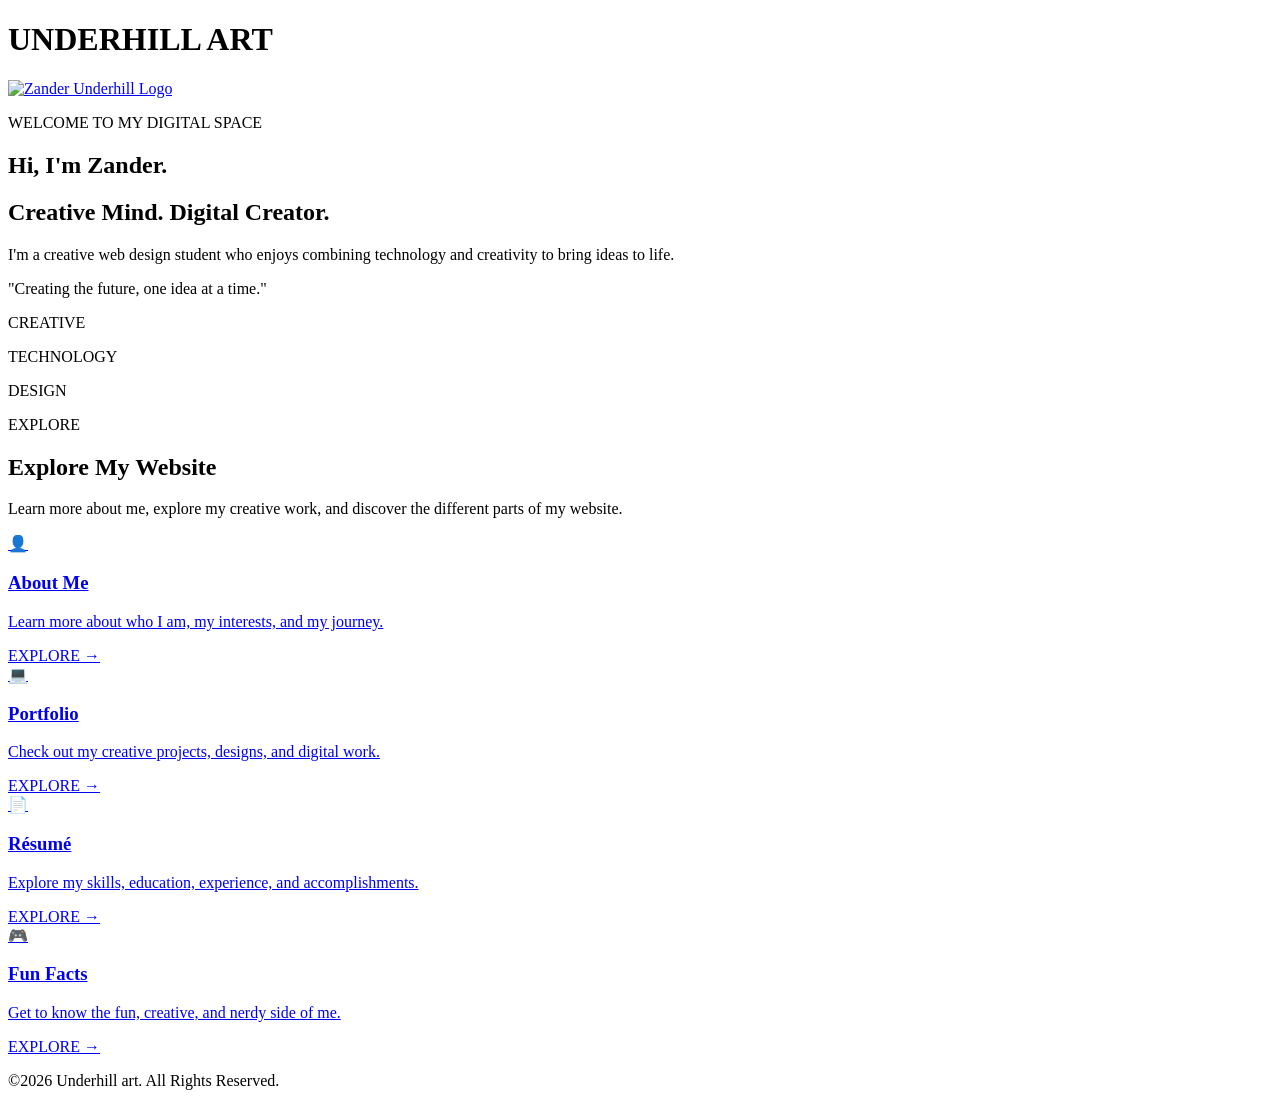
==== index.html @ 13acbdd0 "Add files via upload" ====
<!DOCTYPE html>
<html lang="en">

<head>

    <meta charset="UTF-8">

    <meta name="viewport"
          content="width=device-width, initial-scale=1.0">

    <title>Underhill art| Home</title>


     <link rel="icon"
          type="image/png"
          href="images/newl.png">

    <link rel="stylesheet" href="css/home.css">

</head>


<body>


    <!-- ==========================
         HEADER
    =========================== -->

    <header>

        <!-- WEBSITE NAME -->

        <h1 class="title">
            UNDERHILL<span> ART</span>
        </h1>


        <!-- CENTER LOGO -->

        <div class="logo">

            <a href="index.html">

                <img src="images/newl.png"
                     alt="Zander Underhill Logo">

            </a>

        </div>

    </header>


    <!-- ==========================
         MAIN CONTENT
    =========================== -->

    <main>


        <!-- ==========================
             HERO SECTION
        =========================== -->

        <section class="home-hero">


            <!-- LEFT SIDE - TEXT -->

            <div class="home-hero-content">

                <p class="home-tag">
                    WELCOME TO MY DIGITAL SPACE
                </p>


                <h1>
                    Hi, I'm <span>Zander.</span>
                </h1>


                <h2>
                    Creative Mind. Digital Creator.
                </h2>


                <p class="home-description">

                    I'm a creative web design student who enjoys
                    combining technology and creativity to bring
                    ideas to life.

                </p>


                <!-- PERSONAL TAGLINE -->

                <p class="home-quote">

                    "Creating the future, one idea at a time."

                </p>


            </div>


            <!-- RIGHT SIDE - CYBERPUNK VISUAL -->

            <div class="home-graphic">


                <div class="graphic-circle circle-purple"></div>

                <div class="graphic-circle circle-cyan"></div>


                <div class="graphic-box">

                    <p>CREATIVE</p>

                    <p>TECHNOLOGY</p>

                    <p>DESIGN</p>

                </div>


            </div>


        </section>


        <!-- ==========================
             EXPLORE SECTION
        =========================== -->

        <section class="home-explore">


            <div class="home-heading">

                <p class="home-tag">
                    EXPLORE
                </p>


                <h2>
                    Explore My <span>Website</span>
                </h2>


                <p>

                    Learn more about me, explore my creative
                    work, and discover the different parts
                    of my website.

                </p>

            </div>


            <!-- WEBSITE CARDS -->

            <div class="home-card-container">


                <!-- ABOUT ME -->

                <a href="aboutme.html"
                   class="home-card">

                    <div class="home-icon">
                        👤
                    </div>

                    <h3>About Me</h3>

                    <p>
                        Learn more about who I am,
                        my interests, and my journey.
                    </p>

                    <span>
                        EXPLORE →
                    </span>

                </a>


                <!-- PORTFOLIO -->

                <a href="portfolio.html"
                   class="home-card">

                    <div class="home-icon">
                        💻
                    </div>

                    <h3>Portfolio</h3>

                    <p>
                        Check out my creative projects,
                        designs, and digital work.
                    </p>

                    <span>
                        EXPLORE →
                    </span>

                </a>


                <!-- RESUME -->

                <a href="resume.html"
                   class="home-card">

                    <div class="home-icon">
                        📄
                    </div>

                    <h3>Résumé</h3>

                    <p>
                        Explore my skills, education,
                        experience, and accomplishments.
                    </p>

                    <span>
                        EXPLORE →
                    </span>

                </a>


                <!-- FUN FACTS -->

                <a href="funfact.html"
                   class="home-card">

                    <div class="home-icon">
                        🎮
                    </div>

                    <h3>Fun Facts</h3>

                    <p>
                        Get to know the fun,
                        creative, and nerdy side of me.
                    </p>

                    <span>
                        EXPLORE →
                    </span>

                </a>


            </div>


        </section>


    </main>


    <!-- ==========================
         FOOTER
    =========================== -->

    <footer>

        <p>
            ©2026 Underhill art.
            All Rights Reserved.
        </p>

    </footer>


</body>

</html>
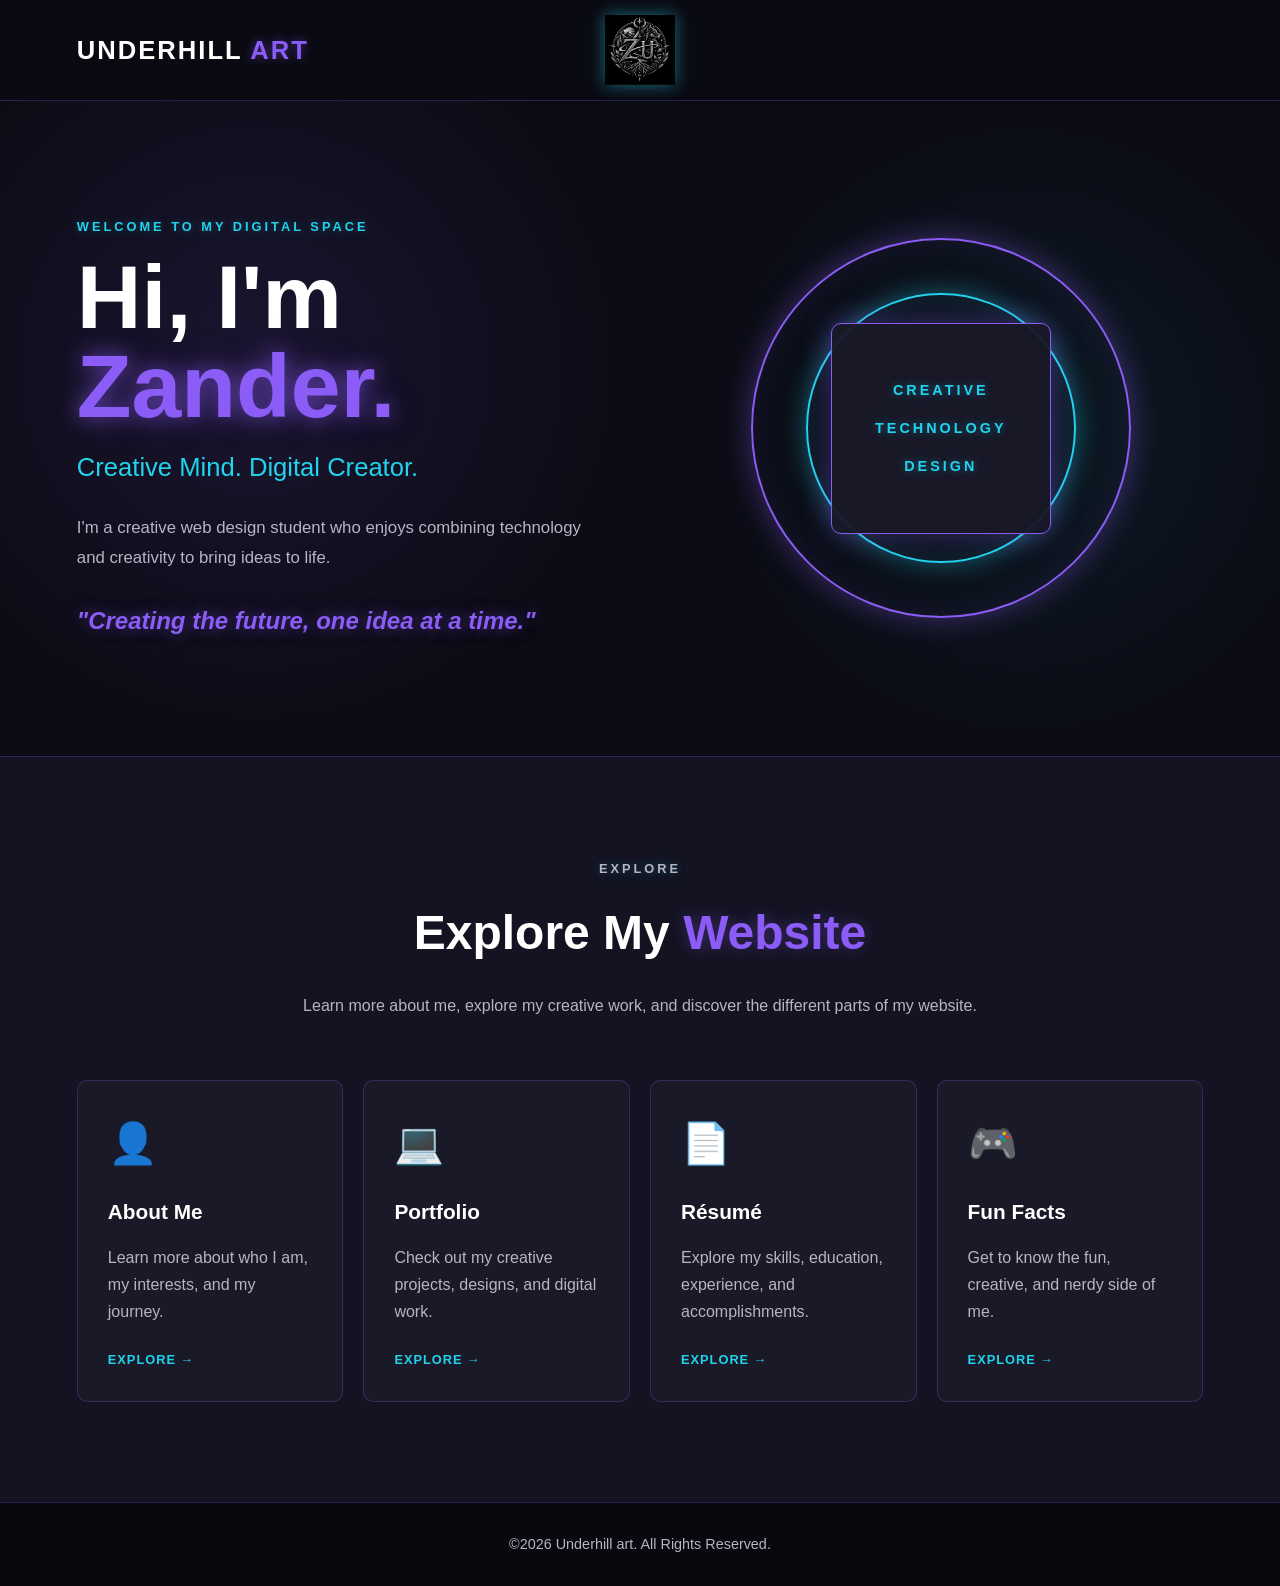
==== commit 450a5b69: "Add files via upload" ====
--- a/index.html
+++ b/index.html
@@ -216,7 +216,7 @@
 
                 <!-- RESUME -->
 
-                <a href="resume.html"
+                <a href="Resume.html"
                    class="home-card">
 
                     <div class="home-icon">
--- a/css/home.css
+++ b/css/home.css
@@ -0,0 +1,716 @@
+/* ==========================================
+   ZANDER UNDERHILL - HOME PAGE
+   CYBERPUNK / DIGITAL FUTURE THEME
+========================================== */
+
+
+/* ==========================================
+   COLOR VARIABLES
+========================================== */
+
+:root {
+    --background-color: #0B0B14;
+    --surface-color: #131321;
+    --card-color: #191927;
+
+    --primary-accent: #8B5CF6;
+    --secondary-accent: #22D3EE;
+
+    --text-color: #FFFFFF;
+    --muted-color: #B5B5C3;
+
+    --border-color: rgba(139, 92, 246, 0.25);
+
+    --content-width: 1400px;
+    --page-gutter: clamp(20px, 6vw, 100px);
+}
+
+
+/* ==========================================
+   RESET
+========================================== */
+
+* {
+    margin: 0;
+    padding: 0;
+    box-sizing: border-box;
+}
+
+
+html {
+    scroll-behavior: smooth;
+}
+
+
+body {
+    background-color: var(--background-color);
+    color: var(--text-color);
+
+    font-family: Arial, Helvetica, sans-serif;
+
+    line-height: 1.6;
+
+    overflow-x: hidden;
+}
+
+
+img {
+    max-width: 100%;
+    display: block;
+}
+
+
+/* ==========================================
+   HEADER
+========================================== */
+
+header {
+    width: 100%;
+    min-height: 100px;
+
+    display: grid;
+    grid-template-columns: 1fr auto 1fr;
+
+    align-items: center;
+
+    padding: 15px var(--page-gutter);
+
+    background-color: rgba(11, 11, 20, 0.95);
+
+    border-bottom: 1px solid var(--border-color);
+
+    position: sticky;
+    top: 0;
+
+    z-index: 100;
+}
+
+
+/* WEBSITE NAME */
+
+.title {
+    justify-self: start;
+
+    color: var(--text-color);
+
+    font-size: clamp(1.2rem, 2vw, 1.8rem);
+
+    letter-spacing: 2px;
+}
+
+
+.title span {
+    color: var(--primary-accent);
+
+    text-shadow:
+        0 0 10px rgba(139, 92, 246, 0.5);
+}
+
+
+/* ==========================================
+   LOGO
+========================================== */
+
+.logo {
+    justify-self: center;
+
+    width: 70px;
+    height: 70px;
+}
+
+
+.logo a {
+    width: 100%;
+    height: 100%;
+
+    display: flex;
+    align-items: center;
+    justify-content: center;
+}
+
+
+.logo img {
+    width: 100%;
+    height: 100%;
+
+    object-fit: contain;
+
+    filter:
+        drop-shadow(0 0 8px rgba(34, 211, 238, 0.5));
+
+    transition:
+        transform 0.3s ease,
+        filter 0.3s ease;
+}
+
+
+.logo img:hover {
+    transform: scale(1.08);
+
+    filter:
+        drop-shadow(0 0 15px rgba(34, 211, 238, 0.8));
+}
+
+
+/* ==========================================
+   MAIN
+========================================== */
+
+main {
+    width: 100%;
+}
+
+
+/* ==========================================
+   HERO SECTION
+========================================== */
+
+.home-hero {
+    width: 100%;
+    max-width: var(--content-width);
+
+    min-height: 650px;
+
+    margin: 0 auto;
+
+    display: grid;
+
+    /* TEXT ON LEFT / GRAPHIC ON RIGHT */
+
+    grid-template-columns: 1fr 1fr;
+
+    align-items: center;
+
+    gap: clamp(40px, 6vw, 100px);
+
+    padding:
+        clamp(60px, 8vw, 120px)
+        var(--page-gutter);
+
+    background:
+        radial-gradient(
+            circle at 80% 50%,
+            rgba(34, 211, 238, 0.08),
+            transparent 30%
+        ),
+        radial-gradient(
+            circle at 20% 40%,
+            rgba(139, 92, 246, 0.12),
+            transparent 35%
+        );
+}
+
+
+/* ==========================================
+   HERO CONTENT
+========================================== */
+
+.home-hero-content {
+    min-width: 0;
+}
+
+
+/* SMALL WELCOME TEXT */
+
+.home-tag {
+    margin-bottom: 15px;
+
+    color: var(--secondary-accent);
+
+    font-size: 0.8rem;
+
+    font-weight: bold;
+
+    letter-spacing: 3px;
+
+    text-transform: uppercase;
+
+    text-shadow:
+        0 0 10px rgba(34, 211, 238, 0.3);
+}
+
+
+/* HI, I'M ZANDER */
+
+.home-hero h1 {
+    margin-bottom: 15px;
+
+    color: var(--text-color);
+
+    font-size: clamp(3.5rem, 7vw, 6.5rem);
+
+    line-height: 1;
+}
+
+
+.home-hero h1 span {
+    color: var(--primary-accent);
+
+    text-shadow:
+        0 0 20px rgba(139, 92, 246, 0.6),
+        0 0 40px rgba(139, 92, 246, 0.25);
+}
+
+
+/* CREATIVE MIND */
+
+.home-hero h2 {
+    margin-bottom: 25px;
+
+    color: var(--secondary-accent);
+
+    font-size: clamp(1.2rem, 2vw, 1.8rem);
+
+    font-weight: 500;
+}
+
+
+/* DESCRIPTION */
+
+.home-description {
+    max-width: 650px;
+
+    color: var(--muted-color);
+
+    font-size: 1.05rem;
+
+    line-height: 1.8;
+}
+
+
+/* ==========================================
+   PERSONAL TAGLINE / QUOTE
+========================================== */
+
+.home-hero-content .home-quote {
+    margin-top: 30px;
+
+    max-width: 650px;
+
+    color: var(--primary-accent);
+
+    font-size: clamp(1.1rem, 2vw, 1.5rem);
+
+    font-weight: bold;
+
+    font-style: italic;
+
+    line-height: 1.5;
+
+    text-shadow:
+        0 0 15px rgba(139, 92, 246, 0.5);
+}
+
+
+/* ==========================================
+   CYBERPUNK GRAPHIC
+========================================== */
+
+.home-graphic {
+    position: relative;
+
+    width: 100%;
+
+    min-height: 450px;
+
+    display: flex;
+
+    align-items: center;
+
+    justify-content: center;
+}
+
+
+/* GLOWING CIRCLES */
+
+.graphic-circle {
+    position: absolute;
+
+    border-radius: 50%;
+}
+
+
+/* PURPLE OUTER CIRCLE */
+
+.circle-purple {
+    width: min(380px, 30vw);
+    height: min(380px, 30vw);
+
+    border: 2px solid var(--primary-accent);
+
+    box-shadow:
+        0 0 30px rgba(139, 92, 246, 0.4),
+        inset 0 0 30px rgba(139, 92, 246, 0.1);
+}
+
+
+/* CYAN INNER CIRCLE */
+
+.circle-cyan {
+    width: min(270px, 22vw);
+    height: min(270px, 22vw);
+
+    border: 2px solid var(--secondary-accent);
+
+    box-shadow:
+        0 0 25px rgba(34, 211, 238, 0.4),
+        inset 0 0 25px rgba(34, 211, 238, 0.1);
+}
+
+
+/* ==========================================
+   CREATIVE / TECHNOLOGY / DESIGN BOX
+========================================== */
+
+.graphic-box {
+    position: relative;
+
+    z-index: 2;
+
+    min-width: 220px;
+
+    padding: 40px;
+
+    background-color: rgba(25, 25, 39, 0.95);
+
+    border: 1px solid var(--primary-accent);
+
+    border-radius: 10px;
+
+    text-align: center;
+
+    box-shadow:
+        0 0 30px rgba(139, 92, 246, 0.35);
+}
+
+
+.graphic-box p {
+    margin: 15px 0;
+
+    color: var(--secondary-accent);
+
+    font-size: 0.9rem;
+
+    font-weight: bold;
+
+    letter-spacing: 3px;
+
+    text-shadow:
+        0 0 8px rgba(34, 211, 238, 0.4);
+}
+
+
+/* ==========================================
+   EXPLORE SECTION
+========================================== */
+
+.home-explore {
+    width: 100%;
+
+    padding:
+        100px
+        var(--page-gutter);
+
+    background-color: var(--surface-color);
+
+    border-top: 1px solid var(--border-color);
+}
+
+
+/* EXPLORE HEADING */
+
+.home-heading {
+    max-width: 700px;
+
+    margin: 0 auto 60px;
+
+    text-align: center;
+}
+
+
+.home-heading h2 {
+    margin-bottom: 20px;
+
+    color: var(--text-color);
+
+    font-size: clamp(2rem, 4vw, 3rem);
+}
+
+
+.home-heading h2 span {
+    color: var(--primary-accent);
+
+    text-shadow:
+        0 0 15px rgba(139, 92, 246, 0.35);
+}
+
+
+.home-heading p {
+    color: var(--muted-color);
+
+    line-height: 1.8;
+}
+
+
+/* ==========================================
+   WEBSITE CARDS
+========================================== */
+
+.home-card-container {
+    width: 100%;
+
+    max-width: var(--content-width);
+
+    margin: 0 auto;
+
+    display: grid;
+
+    grid-template-columns:
+        repeat(4, minmax(0, 1fr));
+
+    gap: 20px;
+}
+
+
+.home-card {
+    min-height: 280px;
+
+    display: flex;
+
+    flex-direction: column;
+
+    padding: 30px;
+
+    background-color: var(--card-color);
+
+    color: var(--text-color);
+
+    border: 1px solid var(--border-color);
+
+    border-radius: 10px;
+
+    text-decoration: none;
+
+    transition:
+        transform 0.3s ease,
+        border-color 0.3s ease,
+        box-shadow 0.3s ease;
+}
+
+
+.home-card:hover {
+    transform: translateY(-10px);
+
+    border-color: var(--secondary-accent);
+
+    box-shadow:
+        0 0 25px rgba(34, 211, 238, 0.25);
+}
+
+
+/* CARD ICON */
+
+.home-icon {
+    margin-bottom: 20px;
+
+    font-size: 2.5rem;
+}
+
+
+/* CARD TITLE */
+
+.home-card h3 {
+    margin-bottom: 15px;
+
+    color: var(--text-color);
+
+    font-size: 1.3rem;
+}
+
+
+/* CARD DESCRIPTION */
+
+.home-card p {
+    margin-bottom: 25px;
+
+    color: var(--muted-color);
+
+    line-height: 1.7;
+}
+
+
+/* EXPLORE LINK */
+
+.home-card span {
+    margin-top: auto;
+
+    color: var(--secondary-accent);
+
+    font-size: 0.8rem;
+
+    font-weight: bold;
+
+    letter-spacing: 1px;
+}
+
+
+/* ==========================================
+   FOOTER
+========================================== */
+
+footer {
+    padding: 30px var(--page-gutter);
+
+    text-align: center;
+
+    color: var(--muted-color);
+
+    background-color: #08080F;
+
+    border-top: 1px solid var(--border-color);
+
+    font-size: 0.9rem;
+}
+
+
+/* ==========================================
+   TABLET
+========================================== */
+
+@media screen and (max-width: 1000px) {
+
+    .home-hero {
+        grid-template-columns: 1fr 1fr;
+
+        gap: 30px;
+    }
+
+
+    .circle-purple {
+        width: 300px;
+        height: 300px;
+    }
+
+
+    .circle-cyan {
+        width: 210px;
+        height: 210px;
+    }
+
+
+    .graphic-box {
+        min-width: 190px;
+
+        padding: 30px 20px;
+    }
+
+
+    .home-card-container {
+        grid-template-columns: repeat(2, 1fr);
+    }
+
+}
+
+
+/* ==========================================
+   MOBILE
+========================================== */
+
+@media screen and (max-width: 700px) {
+
+    header {
+        min-height: auto;
+
+        grid-template-columns: 1fr;
+
+        justify-items: center;
+
+        gap: 15px;
+
+        padding: 20px;
+    }
+
+
+    .title {
+        justify-self: center;
+
+        text-align: center;
+    }
+
+
+    .logo {
+        width: 60px;
+        height: 60px;
+    }
+
+
+    .home-hero {
+        grid-template-columns: 1fr;
+
+        min-height: auto;
+
+        text-align: center;
+
+        padding: 70px 25px;
+    }
+
+
+    .home-description,
+    .home-hero-content .home-quote {
+        margin-left: auto;
+
+        margin-right: auto;
+    }
+
+
+    .home-hero h1 {
+        font-size: clamp(3rem, 15vw, 5rem);
+    }
+
+
+    .home-graphic {
+        min-height: 350px;
+
+        margin-top: 20px;
+    }
+
+
+    .home-card-container {
+        grid-template-columns: 1fr;
+    }
+
+
+    .home-explore {
+        padding: 70px 25px;
+    }
+
+}
+
+
+/* ==========================================
+   SMALL MOBILE SCREENS
+========================================== */
+
+@media screen and (max-width: 400px) {
+
+    .graphic-box {
+        min-width: 180px;
+
+        padding: 25px;
+    }
+
+
+    .circle-purple {
+        width: 280px;
+
+        height: 280px;
+    }
+
+
+    .circle-cyan {
+        width: 200px;
+
+        height: 200px;
+    }
+
+}
